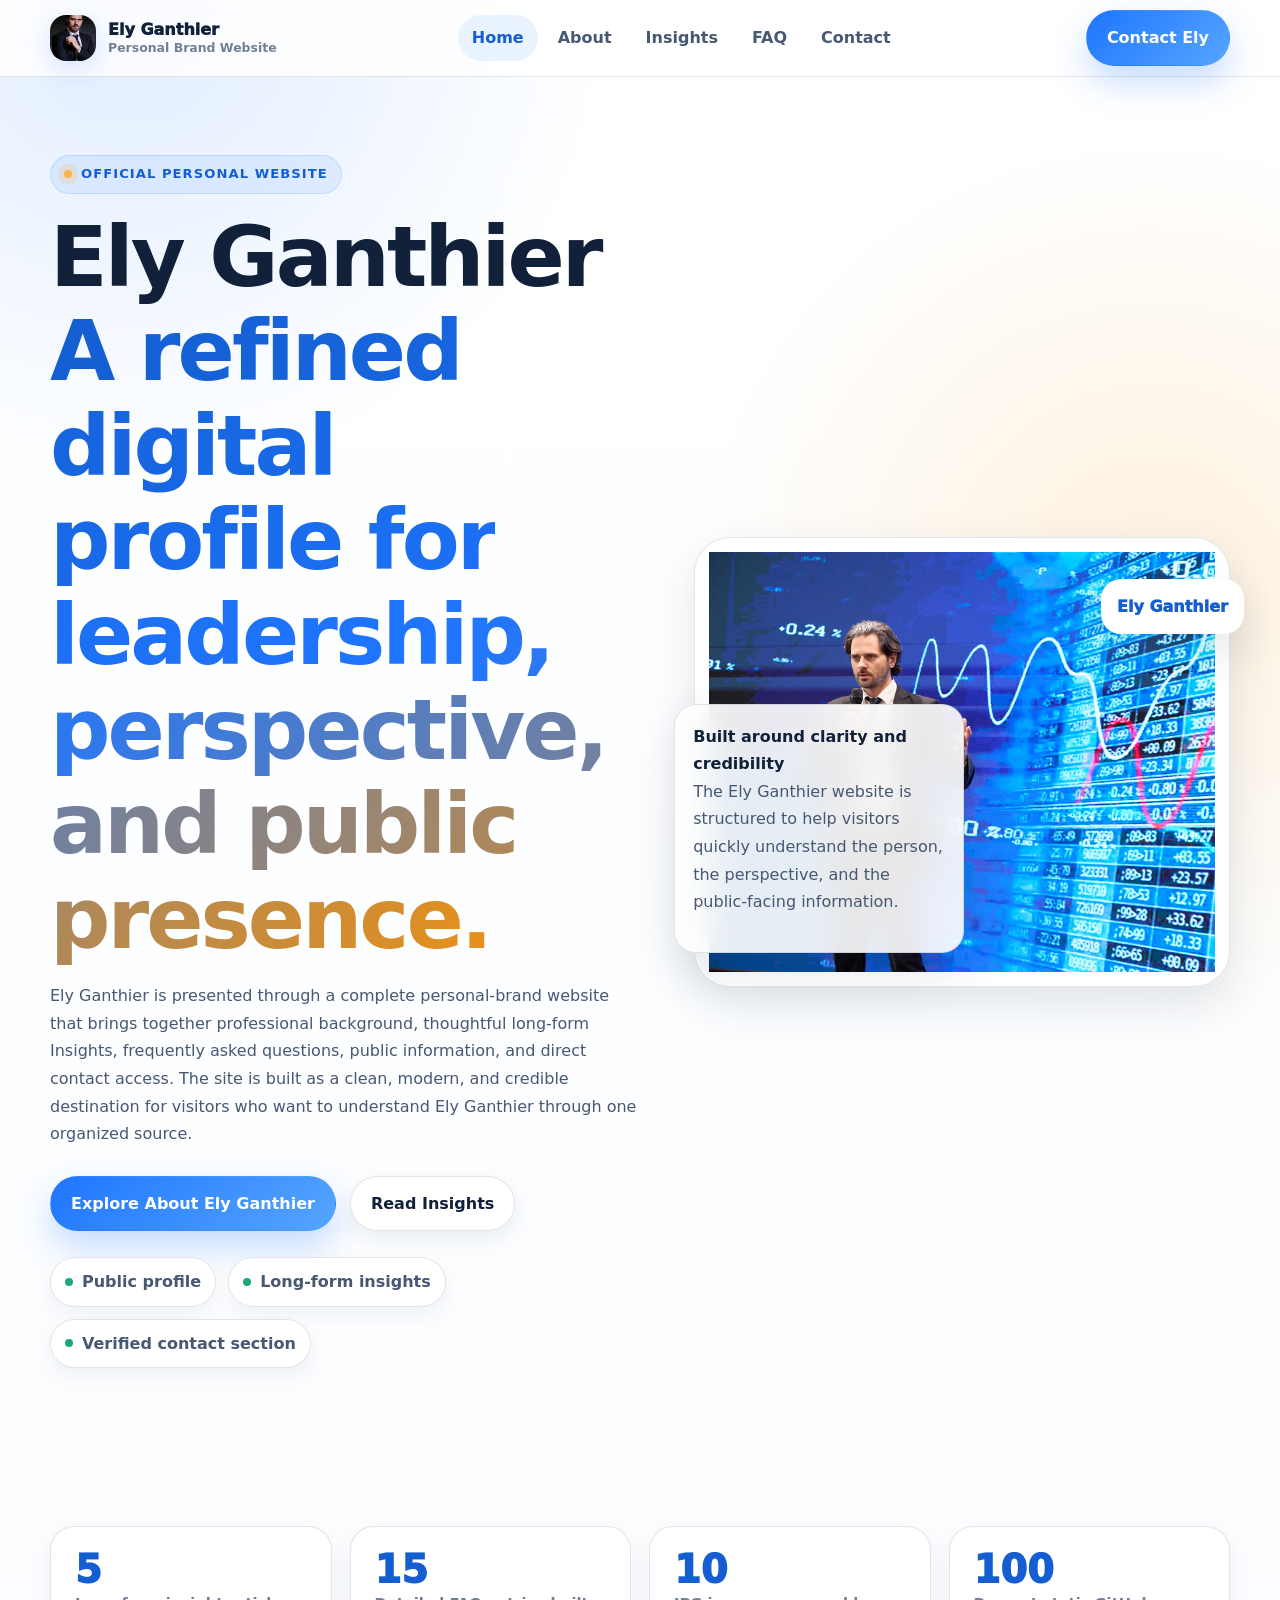
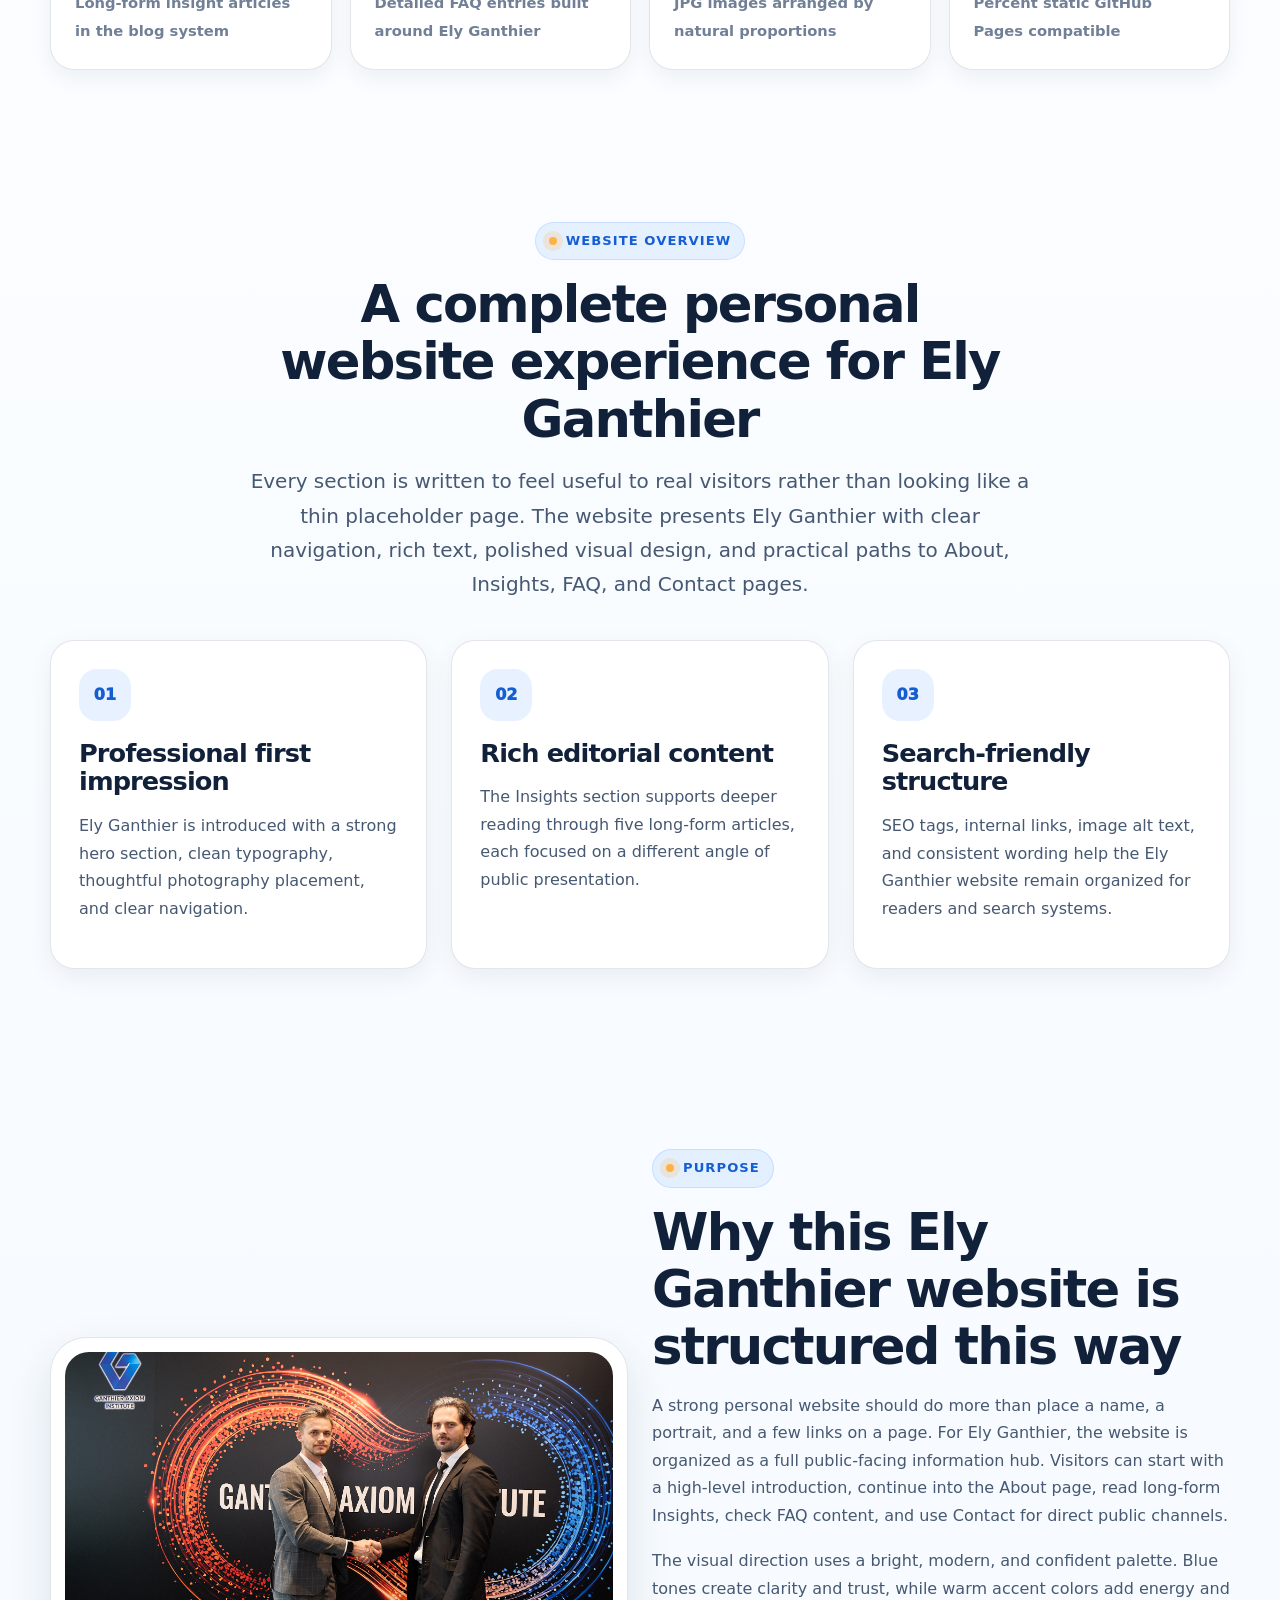
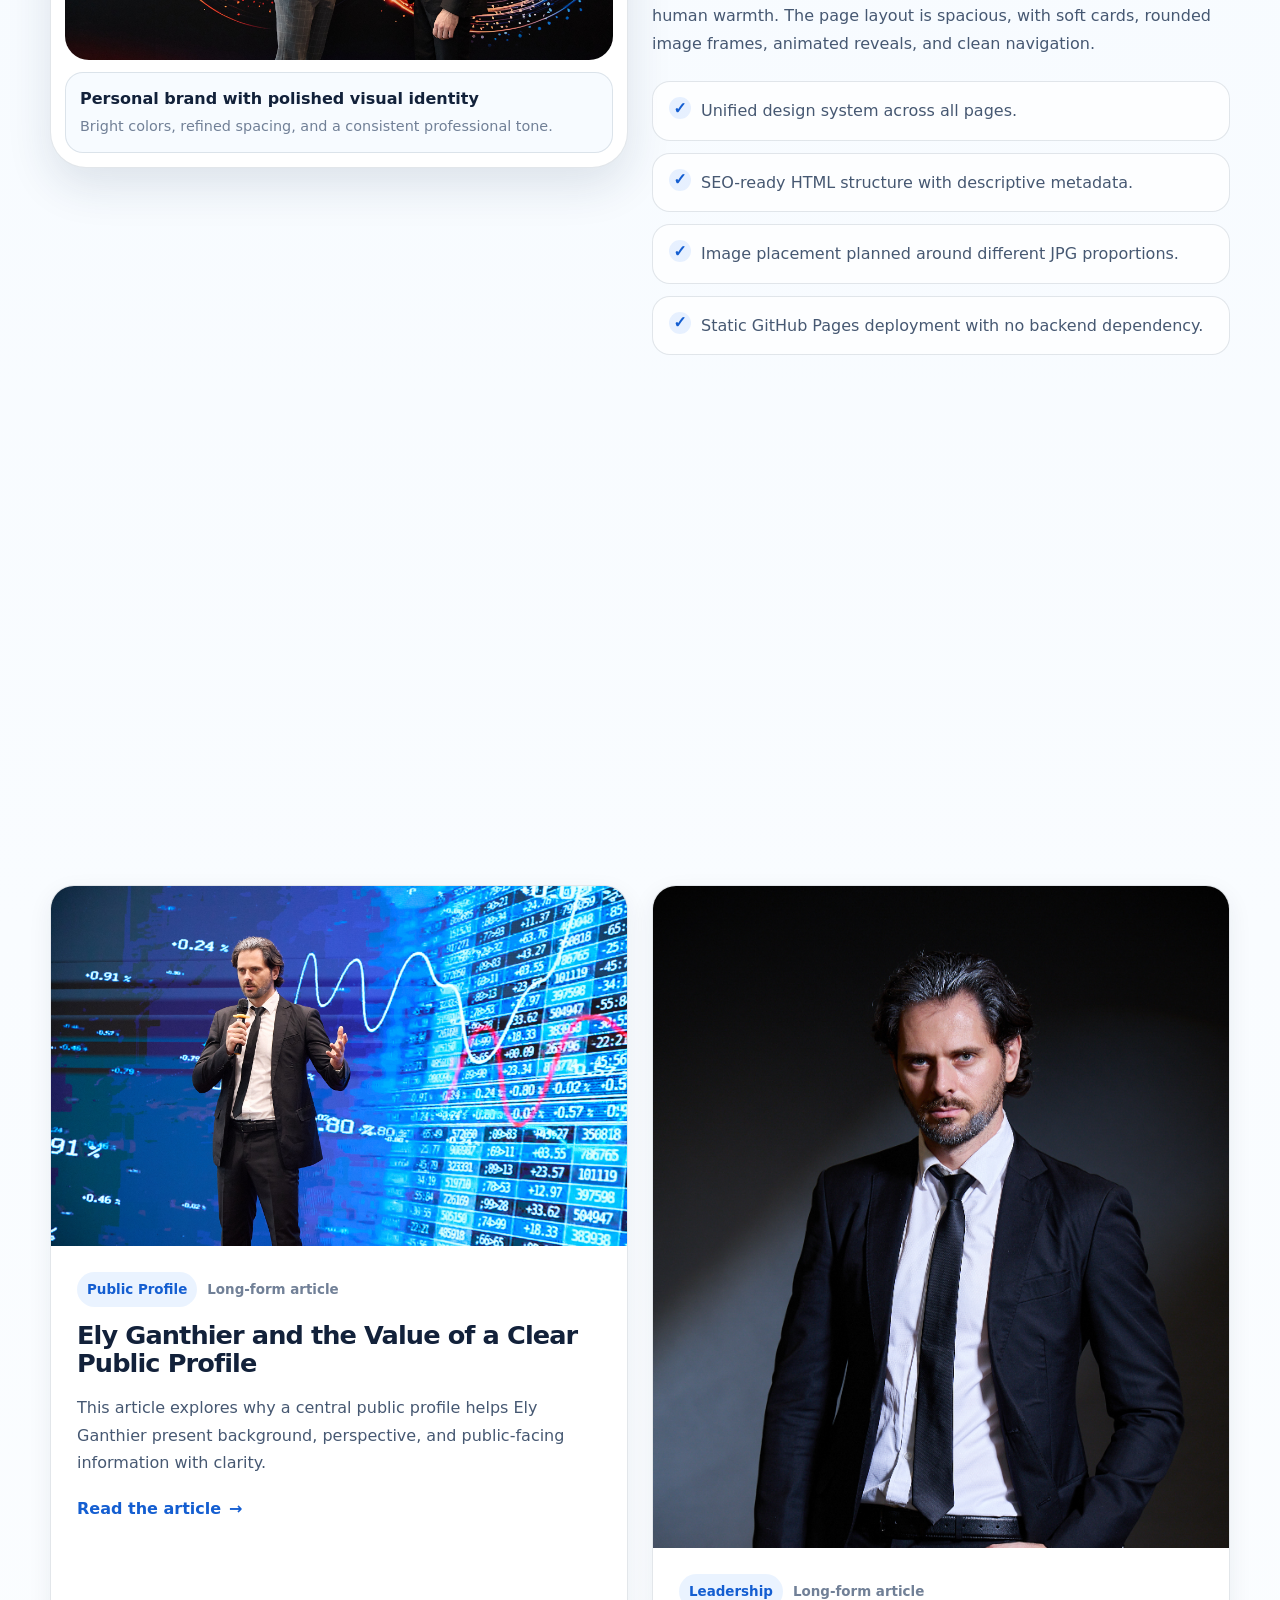
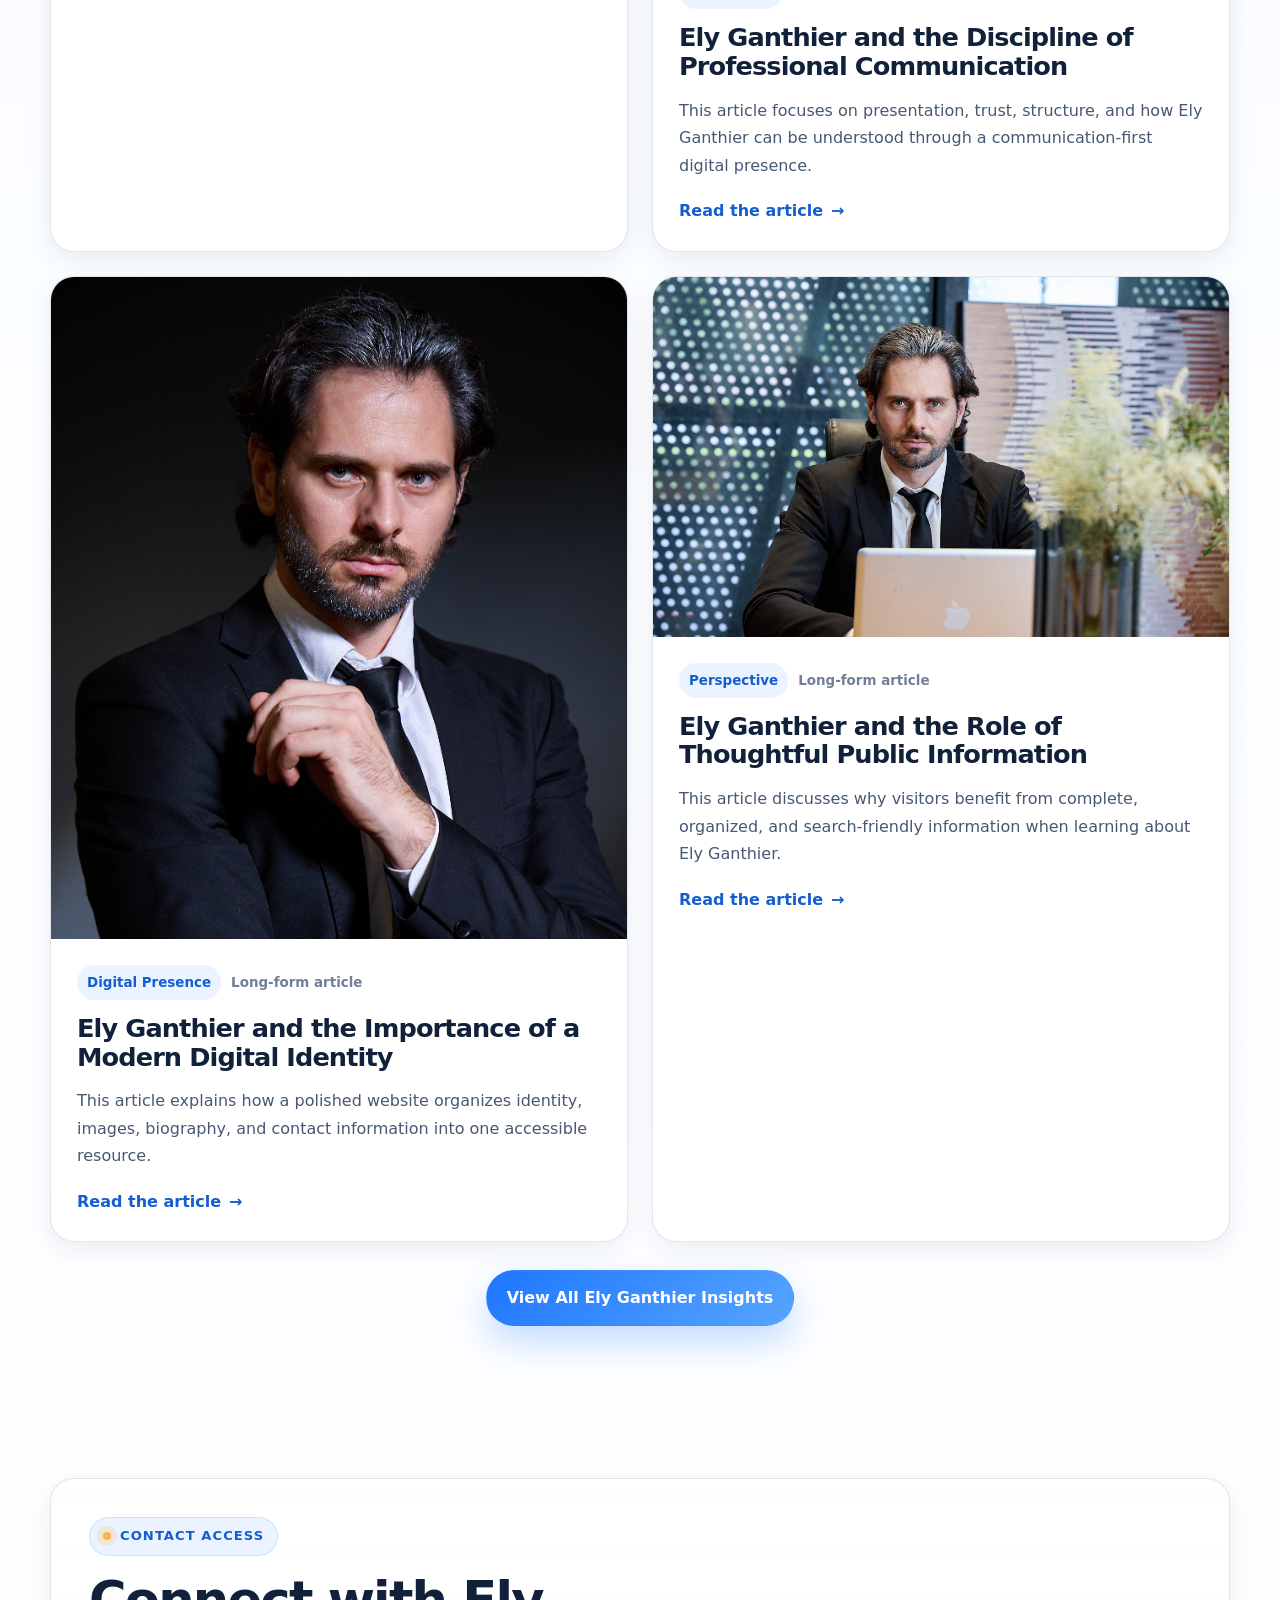
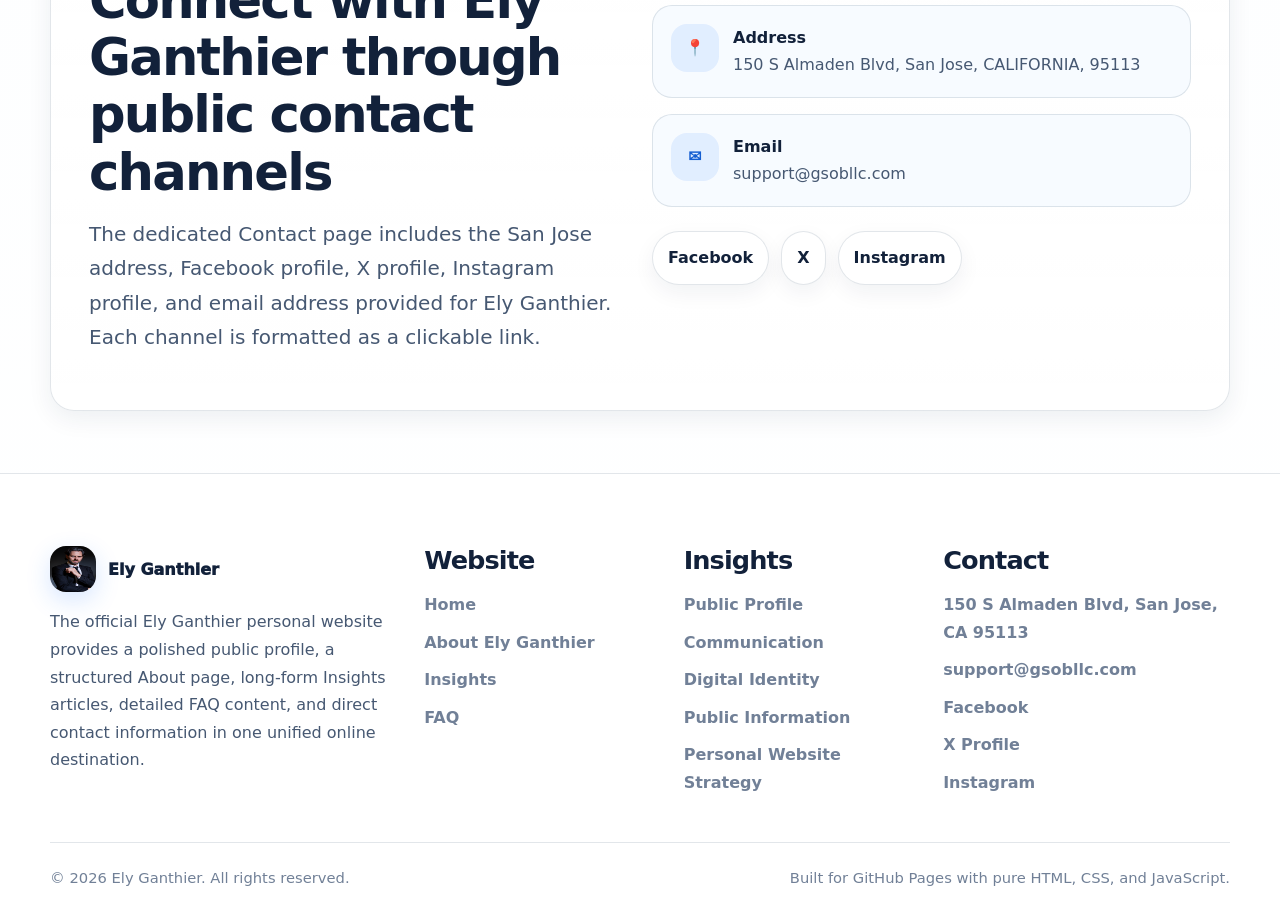
==== index.html @ 864fb5d1 "Add files via upload" ====
<!DOCTYPE html>
<html lang="en">
<head>
  <meta charset="UTF-8" /><meta http-equiv="X-UA-Compatible" content="IE=edge" /><meta name="viewport" content="width=device-width, initial-scale=1.0" />
  <title>Ely Ganthier | Official Personal Brand Website</title>
  <meta name="description" content="Explore the official Ely Ganthier personal website with biography, Insights articles, FAQ, contact information, and a polished public profile." />
  <meta name="keywords" content="Ely Ganthier, Ely Ganthier official website, Ely Ganthier profile, Ely Ganthier insights, Ely Ganthier contact" />
  <meta name="author" content="Ely Ganthier" /><meta name="robots" content="index, follow" />
  <link rel="canonical" href="https://ElyGanthier.github.io/" />
  <meta property="og:title" content="Ely Ganthier | Official Personal Brand Website" /><meta property="og:description" content="Explore the official Ely Ganthier personal website with biography, Insights articles, FAQ, contact information, and a polished public profile." /><meta property="og:type" content="website" /><meta property="og:url" content="https://ElyGanthier.github.io/" /><meta property="og:image" content="https://ElyGanthier.github.io/images/LSHY2080.jpg" /><meta property="og:site_name" content="Ely Ganthier" />
  <meta name="twitter:card" content="summary_large_image" /><meta name="twitter:title" content="Ely Ganthier | Official Personal Brand Website" /><meta name="twitter:description" content="Explore the official Ely Ganthier personal website with biography, Insights articles, FAQ, contact information, and a polished public profile." /><meta name="twitter:image" content="https://ElyGanthier.github.io/images/LSHY2080.jpg" />
  <link rel="icon" type="image/jpeg" href="images/LSHY2510.jpg" /><link rel="apple-touch-icon" href="images/LSHY2510.jpg" />
  <link rel="stylesheet" href="css/style.css" />
</head>
<body>
  <div class="reading-progress" aria-hidden="true"></div>
  <header class="site-header">
    <div class="container">
      <nav class="navbar" aria-label="Primary navigation">
        <a class="brand" href="index.html" aria-label="Ely Ganthier home">
          <span class="brand-mark"><img src="images/LSHY2510.jpg" alt="Ely Ganthier portrait favicon and brand mark" /></span>
          <span class="brand-text"><span class="brand-name">Ely Ganthier</span><span class="brand-label">Personal Brand Website</span></span>
        </a>
        <div class="nav-menu">
          <a class="nav-link" href="index.html">Home</a>
          <a class="nav-link" href="about.html">About</a>
          <a class="nav-link" href="insights.html">Insights</a>
          <a class="nav-link" href="faq.html">FAQ</a>
          <a class="nav-link" href="contact.html">Contact</a>
        </div>
        <div class="nav-actions">
          <a class="btn btn-primary" href="contact.html">Contact Ely</a>
          <button class="nav-toggle" type="button" aria-label="Open navigation menu"><span></span><span></span><span></span></button>
        </div>
      </nav>
    </div>
  </header>

  <main>
    <section class="hero"><div class="container"><div class="hero-grid">
      <div class="hero-copy fade-in">
        <span class="eyebrow">Official Personal Website</span>
        <h1 class="hero-title"><span>Ely Ganthier</span><br><span class="gradient-text">A refined digital profile for leadership, perspective, and public presence.</span></h1>
        <p class="hero-subtitle">Ely Ganthier is presented through a complete personal-brand website that brings together professional background, thoughtful long-form Insights, frequently asked questions, public information, and direct contact access. The site is built as a clean, modern, and credible destination for visitors who want to understand Ely Ganthier through one organized source.</p>
        <div class="button-row"><a class="btn btn-primary" href="about.html">Explore About Ely Ganthier</a><a class="btn btn-secondary" href="insights.html">Read Insights</a></div>
        <div class="hero-meta"><div class="meta-pill"><span></span> Public profile</div><div class="meta-pill"><span></span> Long-form insights</div><div class="meta-pill"><span></span> Verified contact section</div></div>
      </div>
      <div class="hero-visual reveal"><div class="hero-card landscape"><img src="images/LSHY2080.jpg" alt="Ely Ganthier speaking in front of a presentation background" /></div><div class="hero-note float-slow"><strong>Built around clarity and credibility</strong><p>The Ely Ganthier website is structured to help visitors quickly understand the person, the perspective, and the public-facing information.</p></div><div class="floating-badge">Ely Ganthier</div></div>
    </div></div></section>

    <section class="section-sm"><div class="container"><div class="stats-strip">
      <div class="stat-card reveal"><span class="stat-value count-up" data-count="5">0</span><span class="stat-label">Long-form insight articles in the blog system</span></div>
      <div class="stat-card reveal"><span class="stat-value count-up" data-count="15">0</span><span class="stat-label">Detailed FAQ entries built around Ely Ganthier</span></div>
      <div class="stat-card reveal"><span class="stat-value count-up" data-count="10">0</span><span class="stat-label">JPG images arranged by natural proportions</span></div>
      <div class="stat-card reveal"><span class="stat-value count-up" data-count="100">0</span><span class="stat-label">Percent static GitHub Pages compatible</span></div>
    </div></div></section>

    <section class="section"><div class="container"><div class="section-header center reveal"><span class="eyebrow">Website Overview</span><h2>A complete personal website experience for Ely Ganthier</h2><p class="lead">Every section is written to feel useful to real visitors rather than looking like a thin placeholder page. The website presents Ely Ganthier with clear navigation, rich text, polished visual design, and practical paths to About, Insights, FAQ, and Contact pages.</p></div>
      <div class="grid grid-3">
        <article class="card reveal"><span class="card-number">01</span><h3>Professional first impression</h3><p>Ely Ganthier is introduced with a strong hero section, clean typography, thoughtful photography placement, and clear navigation.</p></article>
        <article class="card reveal"><span class="card-number">02</span><h3>Rich editorial content</h3><p>The Insights section supports deeper reading through five long-form articles, each focused on a different angle of public presentation.</p></article>
        <article class="card reveal"><span class="card-number">03</span><h3>Search-friendly structure</h3><p>SEO tags, internal links, image alt text, and consistent wording help the Ely Ganthier website remain organized for readers and search systems.</p></article>
      </div></div></section>

    <section class="section"><div class="container"><div class="grid grid-2" style="align-items:center;">
      <div class="image-frame landscape reveal"><img src="images/LSHY2189.jpg" alt="Ely Ganthier professional presentation scene" /><div class="image-caption"><strong>Personal brand with polished visual identity</strong><span>Bright colors, refined spacing, and a consistent professional tone.</span></div></div>
      <div class="reveal"><span class="eyebrow">Purpose</span><h2>Why this Ely Ganthier website is structured this way</h2><p>A strong personal website should do more than place a name, a portrait, and a few links on a page. For Ely Ganthier, the website is organized as a full public-facing information hub. Visitors can start with a high-level introduction, continue into the About page, read long-form Insights, check FAQ content, and use Contact for direct public channels.</p><p>The visual direction uses a bright, modern, and confident palette. Blue tones create clarity and trust, while warm accent colors add energy and human warmth. The page layout is spacious, with soft cards, rounded image frames, animated reveals, and clean navigation.</p><ul class="feature-list"><li>Unified design system across all pages.</li><li>SEO-ready HTML structure with descriptive metadata.</li><li>Image placement planned around different JPG proportions.</li><li>Static GitHub Pages deployment with no backend dependency.</li></ul></div>
    </div></div></section>

    <section class="section"><div class="container"><div class="section-header reveal"><span class="eyebrow">Insights Preview</span><h2>Featured topics from the Ely Ganthier Insights blog system</h2><p class="lead">The Insights section includes five complete long-form articles, each with a title containing “Ely Ganthier” and each written with substantial depth.</p></div><div class="blog-grid">
<article class="card blog-card reveal"><a class="blog-image" href="article-1.html"><img src="images/LSHY2080.jpg" alt="Ely Ganthier and the Value of a Clear Public Profile" /></a><div class="blog-content"><div class="blog-meta"><span class="blog-tag">Public Profile</span><span>Long-form article</span></div><h3><a href="article-1.html">Ely Ganthier and the Value of a Clear Public Profile</a></h3><p>This article explores why a central public profile helps Ely Ganthier present background, perspective, and public-facing information with clarity.</p><a class="btn-link" href="article-1.html">Read the article</a></div></article><article class="card blog-card reveal portrait-cover"><a class="blog-image" href="article-2.html"><img src="images/LSHY2505.jpg" alt="Ely Ganthier and the Discipline of Professional Communication" /></a><div class="blog-content"><div class="blog-meta"><span class="blog-tag">Leadership</span><span>Long-form article</span></div><h3><a href="article-2.html">Ely Ganthier and the Discipline of Professional Communication</a></h3><p>This article focuses on presentation, trust, structure, and how Ely Ganthier can be understood through a communication-first digital presence.</p><a class="btn-link" href="article-2.html">Read the article</a></div></article><article class="card blog-card reveal portrait-cover"><a class="blog-image" href="article-3.html"><img src="images/LSHY2510.jpg" alt="Ely Ganthier and the Importance of a Modern Digital Identity" /></a><div class="blog-content"><div class="blog-meta"><span class="blog-tag">Digital Presence</span><span>Long-form article</span></div><h3><a href="article-3.html">Ely Ganthier and the Importance of a Modern Digital Identity</a></h3><p>This article explains how a polished website organizes identity, images, biography, and contact information into one accessible resource.</p><a class="btn-link" href="article-3.html">Read the article</a></div></article><article class="card blog-card reveal"><a class="blog-image" href="article-4.html"><img src="images/LSHY2525.jpg" alt="Ely Ganthier and the Role of Thoughtful Public Information" /></a><div class="blog-content"><div class="blog-meta"><span class="blog-tag">Perspective</span><span>Long-form article</span></div><h3><a href="article-4.html">Ely Ganthier and the Role of Thoughtful Public Information</a></h3><p>This article discusses why visitors benefit from complete, organized, and search-friendly information when learning about Ely Ganthier.</p><a class="btn-link" href="article-4.html">Read the article</a></div></article>
    </div><div class="button-row" style="justify-content:center;"><a class="btn btn-primary" href="insights.html">View All Ely Ganthier Insights</a></div></div></section>
    <section class="section-sm"><div class="container"><div class="card card-accent reveal" style="padding:38px;"><div class="grid grid-2" style="align-items:center;"><div><span class="eyebrow">Contact Access</span><h2>Connect with Ely Ganthier through public contact channels</h2><p class="lead">The dedicated Contact page includes the San Jose address, Facebook profile, X profile, Instagram profile, and email address provided for Ely Ganthier. Each channel is formatted as a clickable link.</p></div><div><ul class="contact-list" style="margin-top:0;"><li class="contact-item"><span class="contact-icon">📍</span><div><strong>Address</strong><a href="https://www.google.com/maps/search/?api=1&query=150%20S%20Almaden%20Blvd%2C%20San%20Jose%2C%20CALIFORNIA%2C%2095113">150 S Almaden Blvd, San Jose, CALIFORNIA, 95113</a></div></li><li class="contact-item"><span class="contact-icon">✉</span><div><strong>Email</strong><a href="mailto:support@gsobllc.com">support@gsobllc.com</a></div></li></ul><div class="social-links"><a class="social-link" href="https://www.facebook.com/profile.php?id=61589082797492">Facebook</a><a class="social-link" href="https://x.com/GanthierAcademy">X</a><a class="social-link" href="https://www.instagram.com/ganthieracademy/">Instagram</a></div></div></div></div></div></section>
  </main>

  <footer class="site-footer">
    <div class="container">
      <div class="footer-grid">
        <div class="footer-brand">
          <a class="footer-logo" href="index.html"><img src="images/LSHY2510.jpg" alt="Ely Ganthier footer logo portrait" /><span>Ely Ganthier</span></a>
          <p>The official Ely Ganthier personal website provides a polished public profile, a structured About page, long-form Insights articles, detailed FAQ content, and direct contact information in one unified online destination.</p>
        </div>
        <div class="footer-col"><h3>Website</h3><ul class="footer-links">
          <li><a href="index.html">Home</a></li><li><a href="about.html">About Ely Ganthier</a></li><li><a href="insights.html">Insights</a></li><li><a href="faq.html">FAQ</a></li>
        </ul></div>
        <div class="footer-col"><h3>Insights</h3><ul class="footer-links">
          <li><a href="article-1.html">Public Profile</a></li><li><a href="article-2.html">Communication</a></li><li><a href="article-3.html">Digital Identity</a></li><li><a href="article-4.html">Public Information</a></li><li><a href="article-5.html">Personal Website Strategy</a></li>
        </ul></div>
        <div class="footer-col"><h3>Contact</h3><ul class="footer-links">
          <li><a href="https://www.google.com/maps/search/?api=1&query=150%20S%20Almaden%20Blvd%2C%20San%20Jose%2C%20CALIFORNIA%2C%2095113">150 S Almaden Blvd, San Jose, CA 95113</a></li><li><a href="mailto:support@gsobllc.com">support@gsobllc.com</a></li><li><a href="https://www.facebook.com/profile.php?id=61589082797492">Facebook</a></li><li><a href="https://x.com/GanthierAcademy">X Profile</a></li><li><a href="https://www.instagram.com/ganthieracademy/">Instagram</a></li>
        </ul></div>
      </div>
      <div class="footer-bottom"><span>© 2026 Ely Ganthier. All rights reserved.</span><span>Built for GitHub Pages with pure HTML, CSS, and JavaScript.</span></div>
    </div>
  </footer>
  <button class="back-to-top" type="button" aria-label="Back to top">↑</button>
  <script src="js/main.js" defer></script>

</body>
</html>
---- css/style.css ----
/* Ely Ganthier Official Website - Pure HTML/CSS/JS */
:root{
  --bg:#f7fbff;--bg2:#eef7ff;--warm:#fff8ef;--card:#fff;--ink:#12213a;--soft:#465872;--muted:#718097;
  --primary:#1f76ff;--primary2:#145ed1;--accent:#ffb347;--line:rgba(21,48,80,.12);
  --shadow:0 18px 45px rgba(24,50,84,.12);--shadow2:0 30px 80px rgba(24,50,84,.18);
  --r:24px;--r2:36px;--max:1180px;--font:Inter,ui-sans-serif,system-ui,-apple-system,BlinkMacSystemFont,"Segoe UI",Arial,sans-serif
}
*{box-sizing:border-box}html{scroll-behavior:smooth}body{margin:0;font-family:var(--font);line-height:1.72;color:var(--ink);background:radial-gradient(circle at 10% 0,rgba(31,118,255,.14),transparent 30rem),radial-gradient(circle at 90% 8%,rgba(255,179,71,.18),transparent 28rem),linear-gradient(180deg,#fff,var(--bg) 42%,#fff);overflow-x:hidden}
img{max-width:100%;display:block}a{text-decoration:none;color:inherit}button,input,textarea{font:inherit}.container{width:min(var(--max),calc(100% - 40px));margin:auto}.section{padding:90px 0}.section-sm{padding:62px 0}
.reading-progress{position:fixed;top:0;left:0;height:3px;width:0;background:linear-gradient(90deg,var(--primary),var(--accent));z-index:2000}
.site-header{position:sticky;top:0;z-index:1000;background:rgba(255,255,255,.82);backdrop-filter:blur(18px);border-bottom:1px solid var(--line);transition:.25s}.site-header.is-scrolled{box-shadow:0 14px 36px rgba(20,40,70,.08)}
.navbar{min-height:76px;display:flex;align-items:center;justify-content:space-between;gap:20px}.brand{display:flex;align-items:center;gap:12px}.brand-mark,.footer-logo img{width:46px;height:46px;border-radius:16px;overflow:hidden;box-shadow:0 8px 24px rgba(31,118,255,.18)}.brand-mark img{width:100%;height:100%;object-fit:cover}.brand-text{display:flex;flex-direction:column;line-height:1.1}.brand-name{font-weight:950}.brand-label{font-size:.78rem;color:var(--muted);font-weight:750;margin-top:3px}.nav-menu{display:flex;align-items:center;gap:6px}.nav-link{padding:9px 14px;border-radius:999px;color:var(--soft);font-weight:850}.nav-link:hover,.nav-link.active{background:rgba(31,118,255,.09);color:var(--primary2)}.nav-actions{display:flex;align-items:center;gap:10px}.nav-toggle{display:none;border:1px solid var(--line);background:#fff;border-radius:15px;width:46px;height:46px;box-shadow:0 8px 22px rgba(0,0,0,.06)}.nav-toggle span{display:block;width:21px;height:2px;background:var(--ink);margin:5px auto;border-radius:3px}.nav-toggle.is-open span:nth-child(1){transform:translateY(7px) rotate(45deg)}.nav-toggle.is-open span:nth-child(2){opacity:0}.nav-toggle.is-open span:nth-child(3){transform:translateY(-7px) rotate(-45deg)}
.eyebrow{display:inline-flex;align-items:center;gap:9px;padding:7px 13px;border-radius:999px;background:rgba(31,118,255,.09);border:1px solid rgba(31,118,255,.14);font-size:.82rem;font-weight:900;color:var(--primary2);letter-spacing:.08em;text-transform:uppercase;margin-bottom:16px}.eyebrow:before{content:"";width:8px;height:8px;border-radius:50%;background:var(--accent);box-shadow:0 0 0 6px rgba(255,179,71,.2)}
h1,h2,h3{line-height:1.12;margin:0 0 16px;letter-spacing:-.035em}h1{font-size:clamp(2.6rem,6.6vw,5.7rem)}h2{font-size:clamp(2rem,4vw,3.35rem)}h3{font-size:clamp(1.25rem,2vw,1.8rem)}p{margin:0 0 18px;color:var(--soft)}.lead{font-size:clamp(1.06rem,1.7vw,1.25rem);max-width:780px}.gradient-text{background:linear-gradient(120deg,var(--primary2),var(--primary),#e89018);-webkit-background-clip:text;background-clip:text;color:transparent}
.btn{display:inline-flex;align-items:center;justify-content:center;gap:10px;border-radius:999px;padding:13px 20px;min-height:48px;font-weight:900;border:1px solid transparent;transition:.25s}.btn:hover{transform:translateY(-2px)}.btn-primary{background:linear-gradient(135deg,var(--primary),#56a5ff);color:#fff;box-shadow:0 16px 34px rgba(31,118,255,.25)}.btn-secondary{background:rgba(255,255,255,.82);border-color:var(--line);box-shadow:0 8px 22px rgba(20,40,70,.08)}.btn-accent{background:linear-gradient(135deg,var(--accent),#ffd27f);color:#442400}.btn-link{display:inline-flex;gap:8px;color:var(--primary2);font-weight:900}.btn-link:after{content:"→";transition:.2s}.btn-link:hover:after{transform:translateX(4px)}.button-row{display:flex;flex-wrap:wrap;gap:14px;margin-top:28px}
.hero{padding:78px 0 96px;position:relative}.hero-grid,.page-hero-inner,.contact-layout{display:grid;grid-template-columns:minmax(0,1.05fr) minmax(360px,.95fr);gap:52px;align-items:center}.hero-card,.article-cover,.image-frame,.profile-panel,.contact-card,.map-card{background:#fff;border:1px solid var(--line);box-shadow:var(--shadow);border-radius:var(--r2);padding:14px;overflow:hidden}.hero-card img{width:100%;min-height:520px;max-height:660px;object-fit:cover;object-position:center}.hero-card.landscape img{min-height:420px}.hero-note{position:absolute;left:-20px;bottom:34px;background:rgba(255,255,255,.9);backdrop-filter:blur(16px);padding:18px;border:1px solid var(--line);border-radius:22px;box-shadow:var(--shadow);max-width:290px}.hero-visual{position:relative}.floating-badge{position:absolute;right:-14px;top:42px;background:#fff;padding:14px 16px;border-radius:20px;box-shadow:var(--shadow);font-weight:950;color:var(--primary2)}
.hero-meta{display:flex;gap:12px;flex-wrap:wrap;margin-top:26px}.meta-pill{display:inline-flex;align-items:center;gap:9px;background:#fff;border:1px solid var(--line);border-radius:999px;padding:10px 14px;color:var(--soft);font-weight:800;box-shadow:0 8px 22px rgba(20,40,70,.06)}.meta-pill span{width:8px;height:8px;background:#1fa67a;border-radius:50%}
.grid{display:grid;gap:24px}.grid-2{grid-template-columns:repeat(2,1fr)}.grid-3{grid-template-columns:repeat(3,1fr)}.grid-4{grid-template-columns:repeat(4,1fr)}.card{background:#fff;border:1px solid var(--line);box-shadow:0 8px 25px rgba(20,40,70,.07);border-radius:var(--r);padding:28px;transition:.25s}.card:hover{transform:translateY(-6px);box-shadow:var(--shadow);border-color:rgba(31,118,255,.2)}.card-soft{background:linear-gradient(180deg,#fff,rgba(255,255,255,.96)),radial-gradient(circle at top right,rgba(31,118,255,.12),transparent 18rem)}.card-accent{background:linear-gradient(180deg,#fff,rgba(255,255,255,.96)),radial-gradient(circle at top left,rgba(255,179,71,.2),transparent 18rem)}.card-number,.icon{display:inline-flex;align-items:center;justify-content:center;width:52px;height:52px;margin-bottom:18px;border-radius:18px;background:rgba(31,118,255,.1);color:var(--primary2);font-weight:950}.stats-strip{display:grid;grid-template-columns:repeat(4,1fr);gap:18px}.stat-card{background:#fff;border:1px solid var(--line);box-shadow:0 8px 22px rgba(20,40,70,.06);border-radius:var(--r);padding:24px}.stat-value{display:block;color:var(--primary2);font-size:clamp(1.7rem,3vw,2.5rem);font-weight:950;line-height:1}.stat-label{color:var(--muted);font-weight:750;font-size:.92rem}
.section-header{max-width:780px;margin-bottom:38px}.section-header.center{text-align:center;margin-left:auto;margin-right:auto}.page-hero{padding:76px 0 62px;background:linear-gradient(135deg,rgba(31,118,255,.09),rgba(255,179,71,.12));border-bottom:1px solid var(--line)}.breadcrumb{display:flex;flex-wrap:wrap;gap:8px;color:var(--muted);font-weight:750;margin-bottom:18px}.breadcrumb a{color:var(--primary2)}.profile-panel img,.image-frame.portrait img{aspect-ratio:4/5;object-fit:cover;object-position:center top;border-radius:24px}.image-frame.landscape img,.image-frame.wide img{aspect-ratio:16/9;object-fit:cover;border-radius:24px}.image-frame.tall img{aspect-ratio:3/5;object-fit:cover;object-position:center top;border-radius:24px}.image-caption{margin-top:12px;padding:12px 14px;border-radius:18px;background:rgba(247,251,255,.9);border:1px solid var(--line)}.image-caption strong{display:block}.image-caption span{color:var(--muted);font-size:.9rem}.gallery-grid{display:grid;grid-template-columns:1.1fr .9fr 1fr;gap:18px}.gallery-grid .image-frame:first-child{grid-row:span 2}.feature-list{padding:0;margin:24px 0 0;display:grid;gap:12px;list-style:none}.feature-list li{padding:15px 16px 15px 48px;border-radius:18px;border:1px solid var(--line);background:rgba(255,255,255,.75);position:relative;color:var(--soft)}.feature-list li:before{content:"✓";position:absolute;left:16px;top:15px;width:22px;height:22px;border-radius:50%;display:flex;align-items:center;justify-content:center;background:rgba(31,118,255,.1);color:var(--primary2);font-weight:950}
.blog-layout{display:grid;grid-template-columns:minmax(0,1fr) 330px;gap:30px;align-items:start}.blog-grid{display:grid;grid-template-columns:repeat(2,1fr);gap:24px}.blog-card{padding:0;overflow:hidden}.blog-image{display:block;overflow:hidden}.blog-image img{width:100%;aspect-ratio:16/10;object-fit:cover;transition:.6s}.blog-card:hover .blog-image img{transform:scale(1.04)}.portrait-cover .blog-image img{aspect-ratio:4/4.6;object-position:center top}.blog-content{padding:26px}.blog-meta{display:flex;gap:10px;align-items:center;flex-wrap:wrap;color:var(--muted);font-size:.84rem;font-weight:750;margin-bottom:14px}.blog-tag{background:rgba(31,118,255,.09);color:var(--primary2);font-weight:900;padding:6px 10px;border-radius:999px}.sidebar,.article-aside,.faq-intro{position:sticky;top:100px}.sidebar-card,.toc{background:#fff;border:1px solid var(--line);border-radius:var(--r);box-shadow:0 8px 22px rgba(20,40,70,.06);padding:24px}.sidebar-list{display:grid;gap:10px;list-style:none;margin:14px 0 0;padding:0}.sidebar-list a{display:block;background:rgba(31,118,255,.06);border-radius:14px;padding:12px 14px;color:var(--soft);font-weight:800}.sidebar-list a:hover{color:var(--primary2);background:rgba(31,118,255,.11)}
.article-hero{padding:72px 0 42px;background:radial-gradient(circle at 20% 0,rgba(31,118,255,.12),transparent 30rem),radial-gradient(circle at 80% 0,rgba(255,179,71,.14),transparent 28rem)}.article-header{text-align:center;max-width:930px;margin:auto}.article-cover{width:min(1050px,calc(100% - 40px));margin:34px auto 0}.article-cover img{width:100%;max-height:640px;object-fit:cover;border-radius:24px}.article-cover.portrait img{aspect-ratio:4/5;max-height:760px;object-position:center top}.article-shell{display:grid;grid-template-columns:minmax(0,760px) 300px;gap:44px;justify-content:center;align-items:start}.article-content{font-size:1.06rem}.article-content h2{margin-top:48px;font-size:clamp(1.8rem,3vw,2.55rem)}.article-content p{margin-bottom:22px}.article-content>p:first-of-type:first-letter{float:left;font-family:Georgia,serif;color:var(--primary2);font-size:4.2rem;line-height:.9;padding-right:8px}.article-quote{margin:34px 0;padding:28px;border-radius:var(--r);border-left:5px solid var(--primary);background:linear-gradient(135deg,rgba(31,118,255,.08),rgba(255,179,71,.1)),#fff;box-shadow:0 8px 22px rgba(20,40,70,.06)}.article-quote p{font-family:Georgia,serif;font-size:1.25rem;color:var(--ink);margin:0}.article-nav{display:flex;justify-content:space-between;gap:18px;margin-top:56px}.article-nav a{flex:1;padding:20px;border-radius:var(--r);background:#fff;border:1px solid var(--line);box-shadow:0 8px 22px rgba(20,40,70,.06);font-weight:900}
.faq-layout{display:grid;grid-template-columns:.44fr 1fr;gap:36px;align-items:start}.faq-list{display:grid;gap:16px}.faq-item{background:#fff;border:1px solid var(--line);border-radius:22px;box-shadow:0 8px 22px rgba(20,40,70,.06);overflow:hidden}.faq-question{width:100%;display:flex;justify-content:space-between;align-items:center;text-align:left;gap:16px;border:0;background:transparent;padding:22px 24px;font-weight:950;color:var(--ink)}.faq-icon{width:30px;height:30px;border-radius:50%;background:rgba(31,118,255,.09);display:flex;align-items:center;justify-content:center;color:var(--primary2)}.faq-icon:before{content:"+";font-weight:950}.faq-item.is-open .faq-icon{transform:rotate(45deg);background:rgba(255,179,71,.22)}.faq-answer{max-height:0;overflow:hidden;transition:max-height .33s ease}.faq-answer-inner{padding:0 24px 24px}.faq-answer-inner p{margin:0}
.contact-list{display:grid;gap:16px;list-style:none;margin:24px 0 0;padding:0}.contact-item{display:grid;grid-template-columns:48px 1fr;gap:14px;padding:18px;border-radius:20px;background:rgba(247,251,255,.9);border:1px solid var(--line)}.contact-icon{width:48px;height:48px;border-radius:16px;background:rgba(31,118,255,.1);display:flex;align-items:center;justify-content:center;color:var(--primary2);font-weight:950}.contact-item strong{display:block}.contact-item a{color:var(--soft);overflow-wrap:anywhere}.social-links{display:flex;flex-wrap:wrap;gap:12px;margin-top:24px}.social-link{background:#fff;border:1px solid var(--line);border-radius:999px;padding:12px 15px;font-weight:850;box-shadow:0 8px 22px rgba(20,40,70,.06)}.form-group{display:grid;gap:8px;margin-bottom:16px}.form-control{width:100%;min-height:52px;border:1px solid rgba(24,48,80,.14);border-radius:16px;padding:14px 16px;outline:none}.form-control:focus{border-color:rgba(31,118,255,.55);box-shadow:0 0 0 5px rgba(31,118,255,.1)}textarea.form-control{min-height:150px;resize:vertical}.form-note{font-size:.9rem;color:var(--muted)}.map-card{padding:0}.map-card iframe{width:100%;height:420px;border:0;display:block}
.info-table{width:100%;border-collapse:collapse;background:#fff;border-radius:var(--r);overflow:hidden;box-shadow:0 8px 22px rgba(20,40,70,.06)}.info-table th,.info-table td{padding:16px;border-bottom:1px solid var(--line);text-align:left;vertical-align:top}.info-table th{background:rgba(31,118,255,.06);width:32%;font-weight:950}.notice-box{padding:22px;border-radius:var(--r);background:rgba(31,118,255,.07);border:1px solid rgba(31,118,255,.14)}.notice-box strong{display:block;color:var(--primary2);margin-bottom:8px}
.site-footer{padding:72px 0 28px;background:#fff;border-top:1px solid var(--line)}.footer-grid{display:grid;grid-template-columns:1.2fr .8fr .8fr 1fr;gap:30px}.footer-logo{display:flex;align-items:center;gap:12px;font-weight:950;margin-bottom:16px}.footer-links{display:grid;gap:10px;margin:0;padding:0;list-style:none}.footer-links a{color:var(--muted);font-weight:760}.footer-links a:hover{color:var(--primary2)}.footer-bottom{display:flex;justify-content:space-between;gap:16px;border-top:1px solid var(--line);padding-top:22px;margin-top:46px;color:var(--muted);font-size:.92rem}.back-to-top{position:fixed;right:22px;bottom:22px;width:48px;height:48px;border:0;border-radius:50%;background:var(--primary);color:#fff;box-shadow:var(--shadow);opacity:0;pointer-events:none;transform:translateY(12px);transition:.25s}.back-to-top.is-visible{opacity:1;pointer-events:auto;transform:translateY(0)}
.reveal{opacity:0;transform:translateY(22px);transition:opacity .7s ease,transform .7s ease}.reveal.is-visible{opacity:1;transform:none}.fade-in{animation:fadeIn .72s ease both}.float-slow{animation:floatSlow 5.8s ease-in-out infinite}@keyframes fadeIn{from{opacity:0;transform:translateY(18px)}to{opacity:1;transform:none}}@keyframes floatSlow{0%,100%{transform:translateY(0)}50%{transform:translateY(-12px)}}@media(max-width:1100px){.hero-grid,.page-hero-inner,.contact-layout,.article-shell,.blog-layout,.faq-layout{grid-template-columns:1fr}.sidebar,.article-aside,.faq-intro{position:static}.footer-grid{grid-template-columns:repeat(2,1fr)}.stats-strip{grid-template-columns:repeat(2,1fr)}.gallery-grid{grid-template-columns:repeat(2,1fr)}.gallery-grid .image-frame:first-child{grid-row:auto}}@media(max-width:860px){.nav-toggle{display:block}.nav-actions .btn{display:none}.nav-menu{position:fixed;left:20px;right:20px;top:86px;display:grid;padding:18px;border:1px solid var(--line);border-radius:24px;background:rgba(255,255,255,.96);box-shadow:var(--shadow2);opacity:0;pointer-events:none;transform:translateY(-10px);transition:.25s}.nav-menu.is-open{opacity:1;pointer-events:auto;transform:none}.nav-link{text-align:center}.grid-2,.grid-3,.grid-4,.blog-grid{grid-template-columns:1fr}.article-nav{flex-direction:column}}@media(max-width:640px){.container{width:min(100% - 28px,var(--max))}.section{padding:68px 0}.section-sm{padding:48px 0}.brand-label{display:none}.button-row .btn{width:100%}.stats-strip,.footer-grid{grid-template-columns:1fr}.contact-item{grid-template-columns:1fr}.article-cover{width:min(100% - 28px,1050px)}.info-table,.info-table tbody,.info-table tr,.info-table th,.info-table td{display:block;width:100%}.footer-bottom{flex-direction:column}}
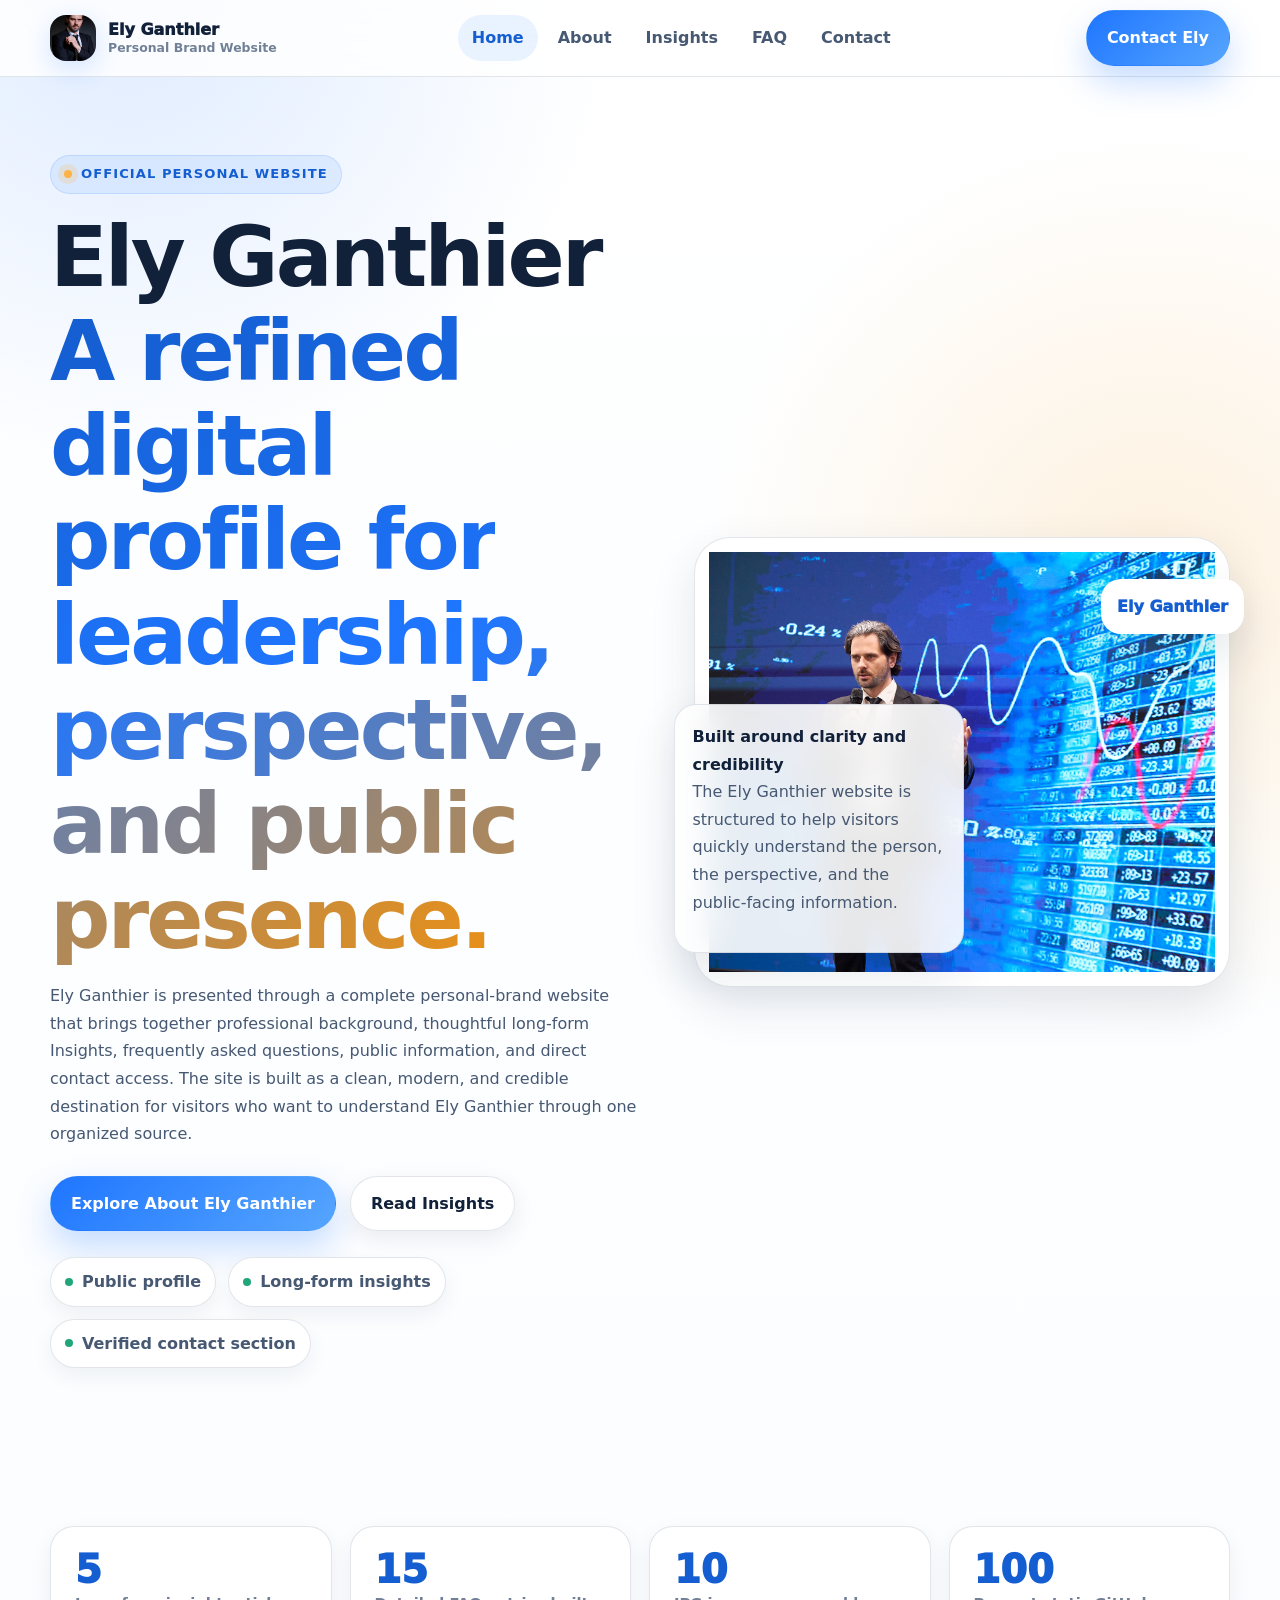
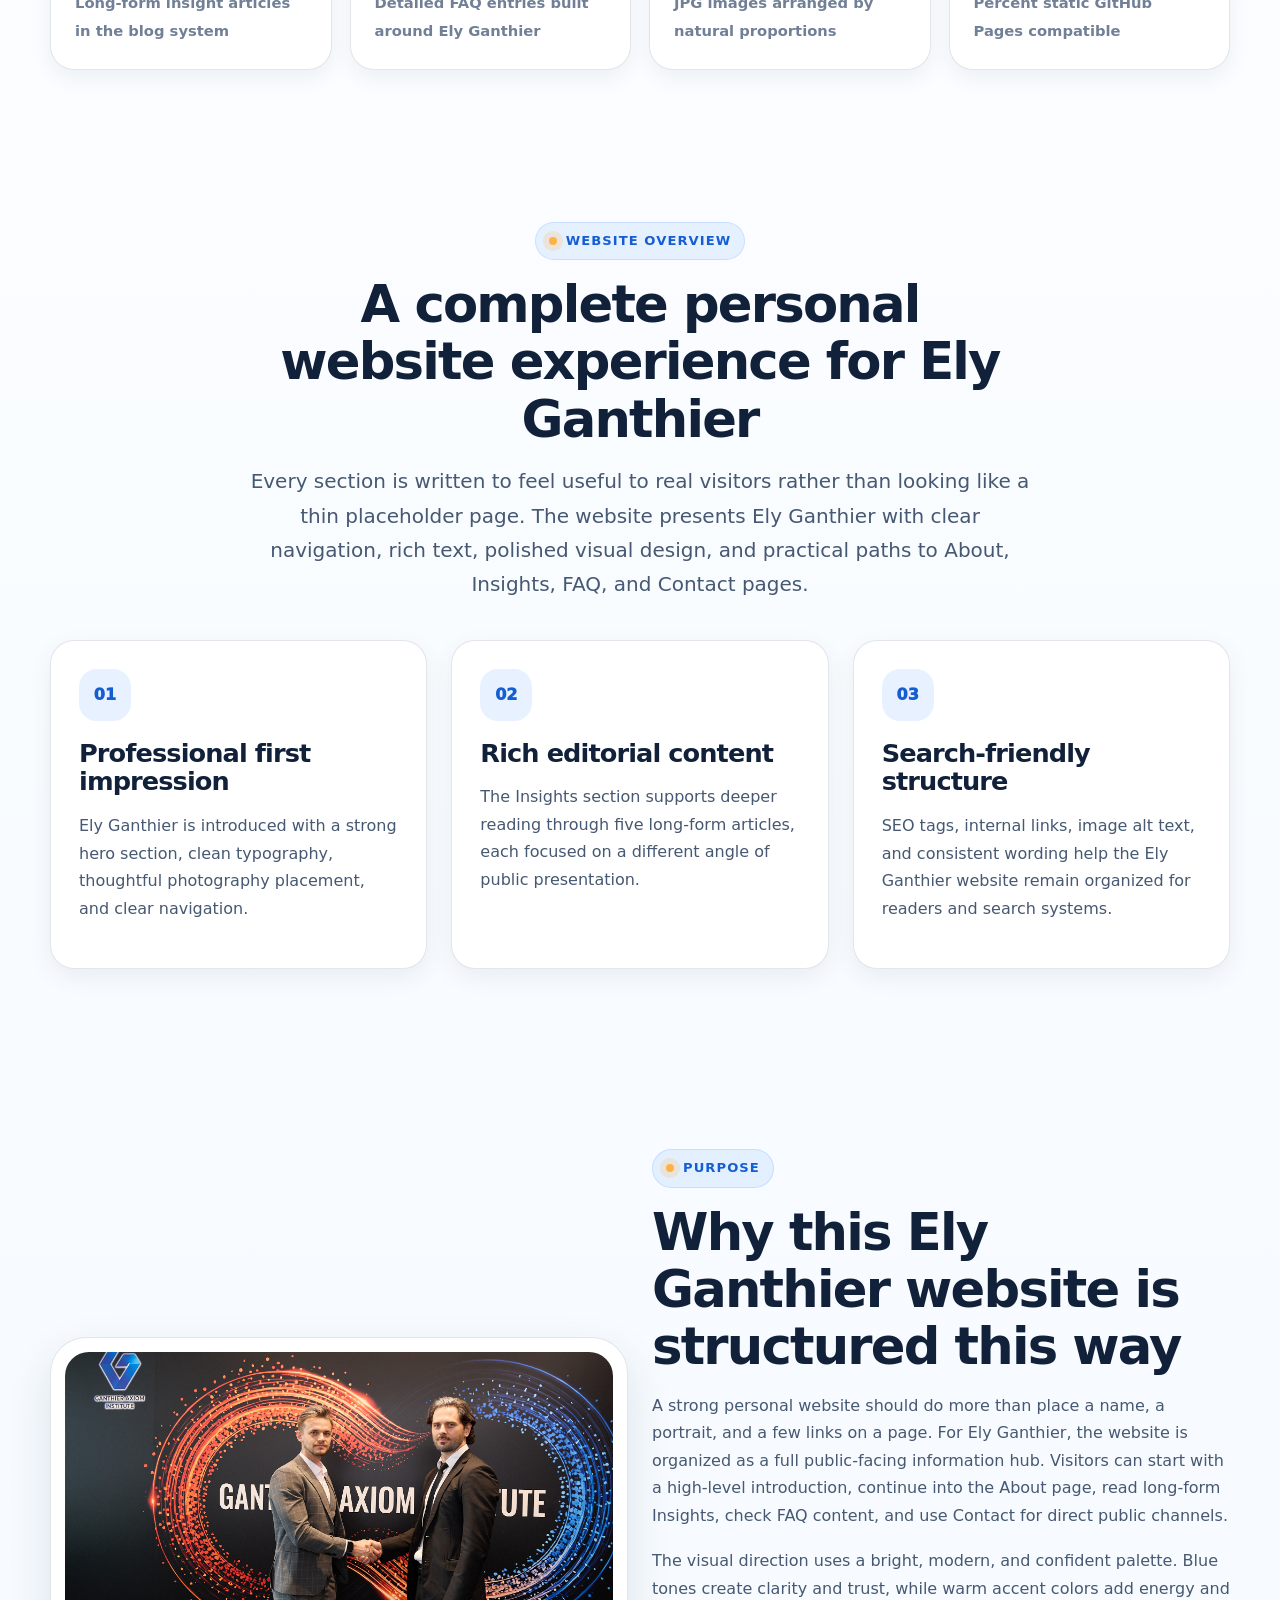
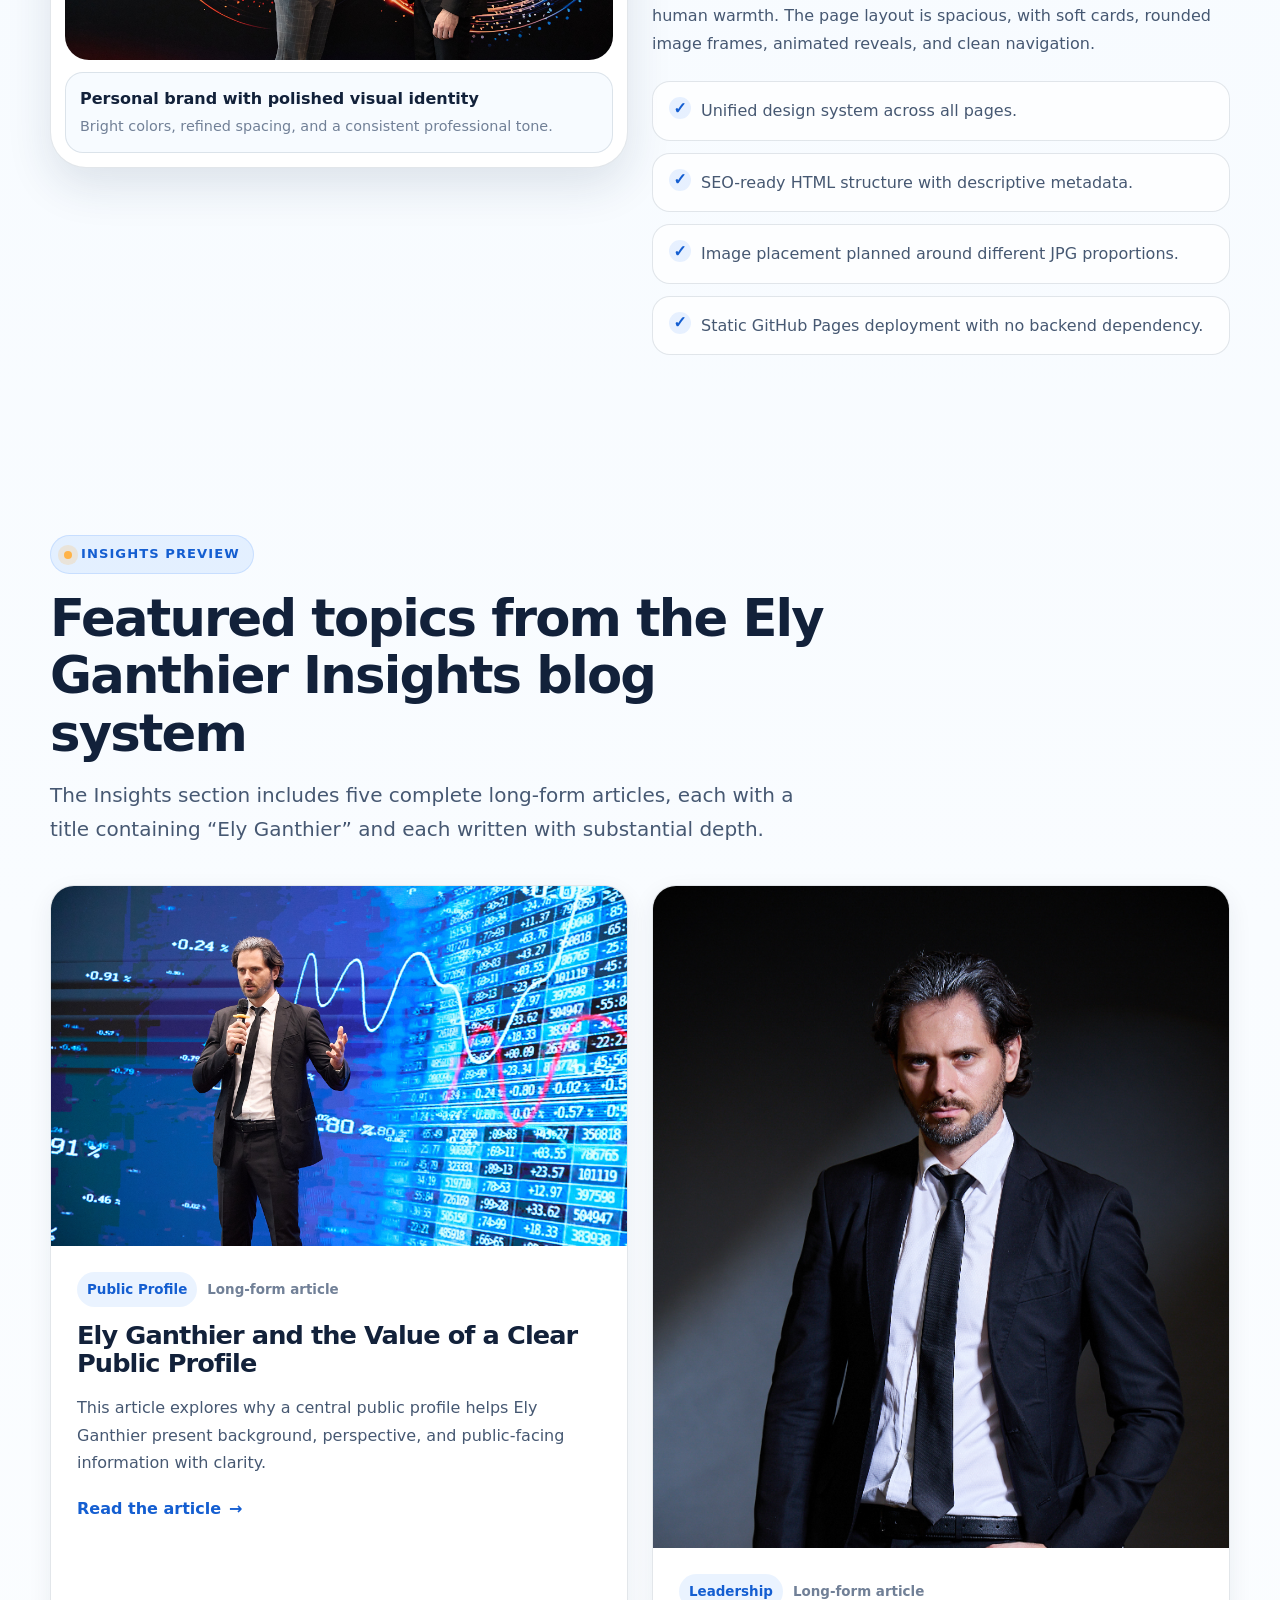
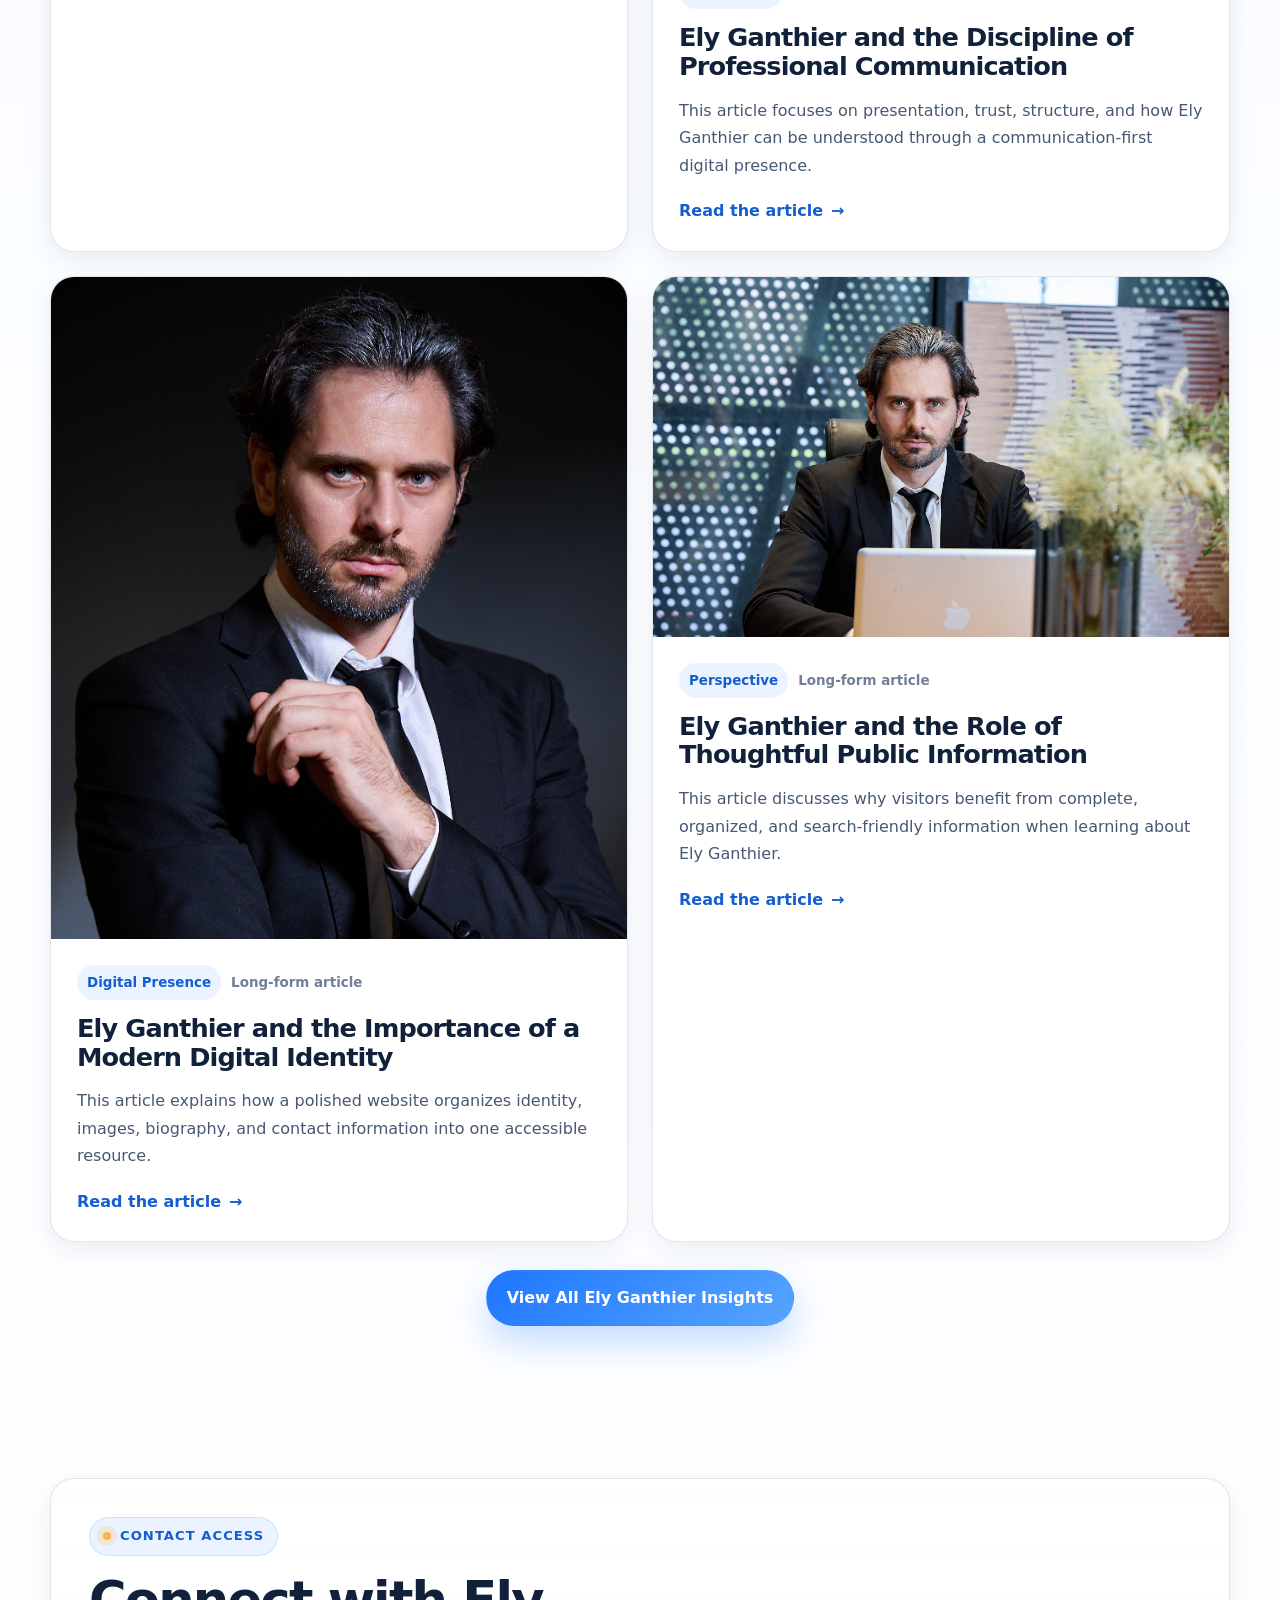
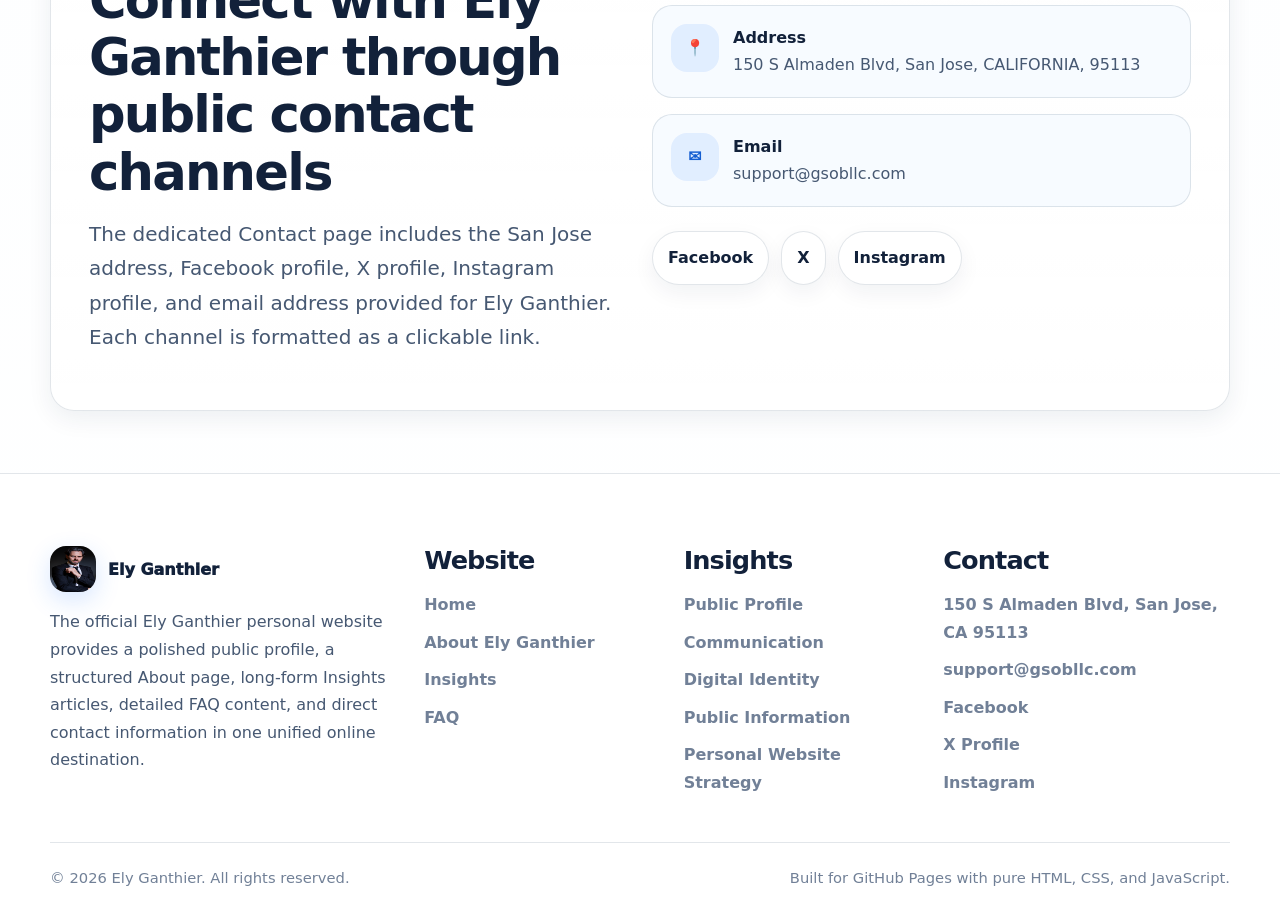
==== commit 6107eb38: "Update index.html" ====
--- a/index.html
+++ b/index.html
@@ -1,6 +1,7 @@
 <!DOCTYPE html>
 <html lang="en">
 <head>
+  <meta name="google-site-verification" content="0nVJcngBvTVkwX4lHHkf8gxSfzfyXxgh6r4acfKZWxM" />
   <meta charset="UTF-8" /><meta http-equiv="X-UA-Compatible" content="IE=edge" /><meta name="viewport" content="width=device-width, initial-scale=1.0" />
   <title>Ely Ganthier | Official Personal Brand Website</title>
   <meta name="description" content="Explore the official Ely Ganthier personal website with biography, Insights articles, FAQ, contact information, and a polished public profile." />
@@ -97,4 +98,4 @@
   <script src="js/main.js" defer></script>
 
 </body>
-</html>+</html>
